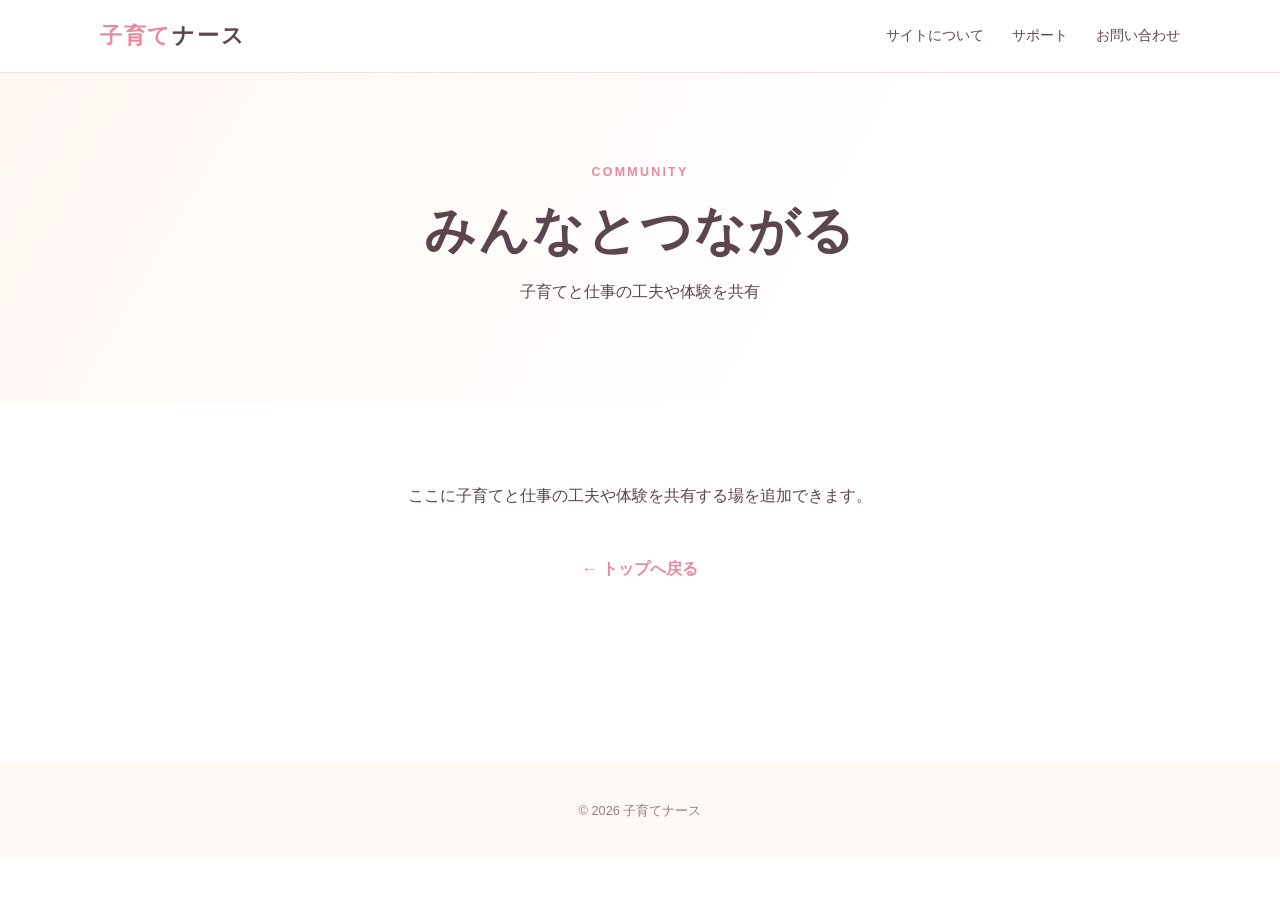
==== community.html @ 87918662 "トップページの3カードと遷移先ページを追加" ====
<!DOCTYPE html>
<html lang="ja">
<head>
  <meta charset="UTF-8"><meta name="viewport" content="width=device-width, initial-scale=1.0">
  <meta name="description" content="子育てと仕事の工夫や体験を共有するページ"><title>みんなとつながる | 子育てナース</title>
  <link rel="stylesheet" href="css/style.css">
</head>
<body>
  <header class="site-header"><div class="container header-inner"><a class="logo" href="index.html" aria-label="子育てナース ホーム">子育て<span>ナース</span></a><nav aria-label="メインナビゲーション"><a href="index.html#about">サイトについて</a><a href="index.html#support">サポート</a><a href="index.html#contact">お問い合わせ</a></nav></div></header>
  <main><section class="page-hero"><div class="container"><p class="section-label">COMMUNITY</p><h1>みんなとつながる</h1><p class="lead">子育てと仕事の工夫や体験を共有</p></div></section><section class="page-content container"><p>ここに子育てと仕事の工夫や体験を共有する場を追加できます。</p><a class="back-link" href="index.html">← トップへ戻る</a></section></main>
  <footer class="site-footer"><p>&copy; <span id="current-year">2026</span> 子育てナース</p></footer><script src="js/script.js"></script>
</body>
</html>
---- css/style.css ----
:root { --pink:#e9899b; --deep:#5b4650; --cream:#fff9f5; --line:#f1dfe1; }
* { box-sizing:border-box; }
html { scroll-behavior:smooth; }
body { margin:0; color:var(--deep); background:#fff; font-family:-apple-system,BlinkMacSystemFont,"Hiragino Kaku Gothic ProN","Yu Gothic",Meiryo,sans-serif; line-height:1.8; }
a { color:inherit; text-decoration:none; }
.container { width:min(1080px, calc(100% - 40px)); margin:auto; }
.site-header { background:#fff; border-bottom:1px solid var(--line); }
.header-inner { display:flex; align-items:center; justify-content:space-between; min-height:72px; }
.logo { color:var(--pink); font-size:1.35rem; font-weight:800; letter-spacing:.08em; }
.logo span { color:var(--deep); }
nav { display:flex; gap:28px; font-size:.9rem; }
nav a:hover { color:var(--pink); }
.hero { background:linear-gradient(120deg,#fff7f2 0%,#fff 65%); padding:110px 0 120px; }
.hero-content { text-align:center; }
.eyebrow,.section-label { color:var(--pink); font-size:.78rem; font-weight:700; letter-spacing:.18em; }
h1 { margin:12px 0 20px; font-size:clamp(2.2rem,6vw,4.2rem); line-height:1.35; letter-spacing:.04em; }
h1 span { color:var(--pink); }
.lead { max-width:620px; margin:0 auto 32px; }
.button { display:inline-block; border-radius:999px; padding:12px 30px; color:#fff; background:var(--pink); box-shadow:0 8px 18px #e9899b33; font-weight:700; transition:transform .2s, opacity .2s; }
.button:hover { opacity:.85; transform:translateY(-2px); }
.section { padding:88px 0; text-align:center; }
.section h2 { margin:4px 0 16px; font-size:clamp(1.6rem,3vw,2.3rem); }
.section-lead { max-width:680px; margin:auto; }
.section-soft { background:var(--cream); }
.cards { display:grid; grid-template-columns:repeat(3,1fr); gap:22px; margin-top:36px; }
.card { display:block; padding:32px 24px; background:#fff; border:1px solid var(--line); border-radius:18px; transition:transform .2s, box-shadow .2s, border-color .2s; }
.card:hover { transform:translateY(-3px); border-color:#e9bcc4; box-shadow:0 8px 18px #e9899b1c; }
.card:focus-visible { outline:3px solid #e9899b66; outline-offset:4px; }
.card-icon { color:var(--pink); font-size:2rem; }
.card h3 { margin:10px 0 4px; }
.card p { margin:0; font-size:.92rem; }
.contact p:not(.section-label) { margin-bottom:24px; }
.button-secondary { background:#fff; color:var(--pink); border:1px solid var(--pink); box-shadow:none; }
.site-footer { padding:24px; color:#987e85; background:var(--cream); text-align:center; font-size:.8rem; }
.page-hero { background:linear-gradient(120deg,#fff7f2 0%,#fff 65%); padding:76px 0 64px; text-align:center; }
.page-hero h1 { margin-bottom:12px; font-size:clamp(2rem,5vw,3.2rem); }
.page-content { min-height:360px; padding:64px 0 88px; text-align:center; }
.back-link { display:inline-block; margin-top:28px; color:var(--pink); font-weight:700; }
.back-link:hover { text-decoration:underline; }
@media (max-width:600px) { .container { width:min(100% - 28px,1080px); } .header-inner { min-height:62px; } nav { gap:10px; font-size:.72rem; } .hero { padding:76px 0 84px; } .cards { grid-template-columns:1fr; } .section { padding:64px 0; } }
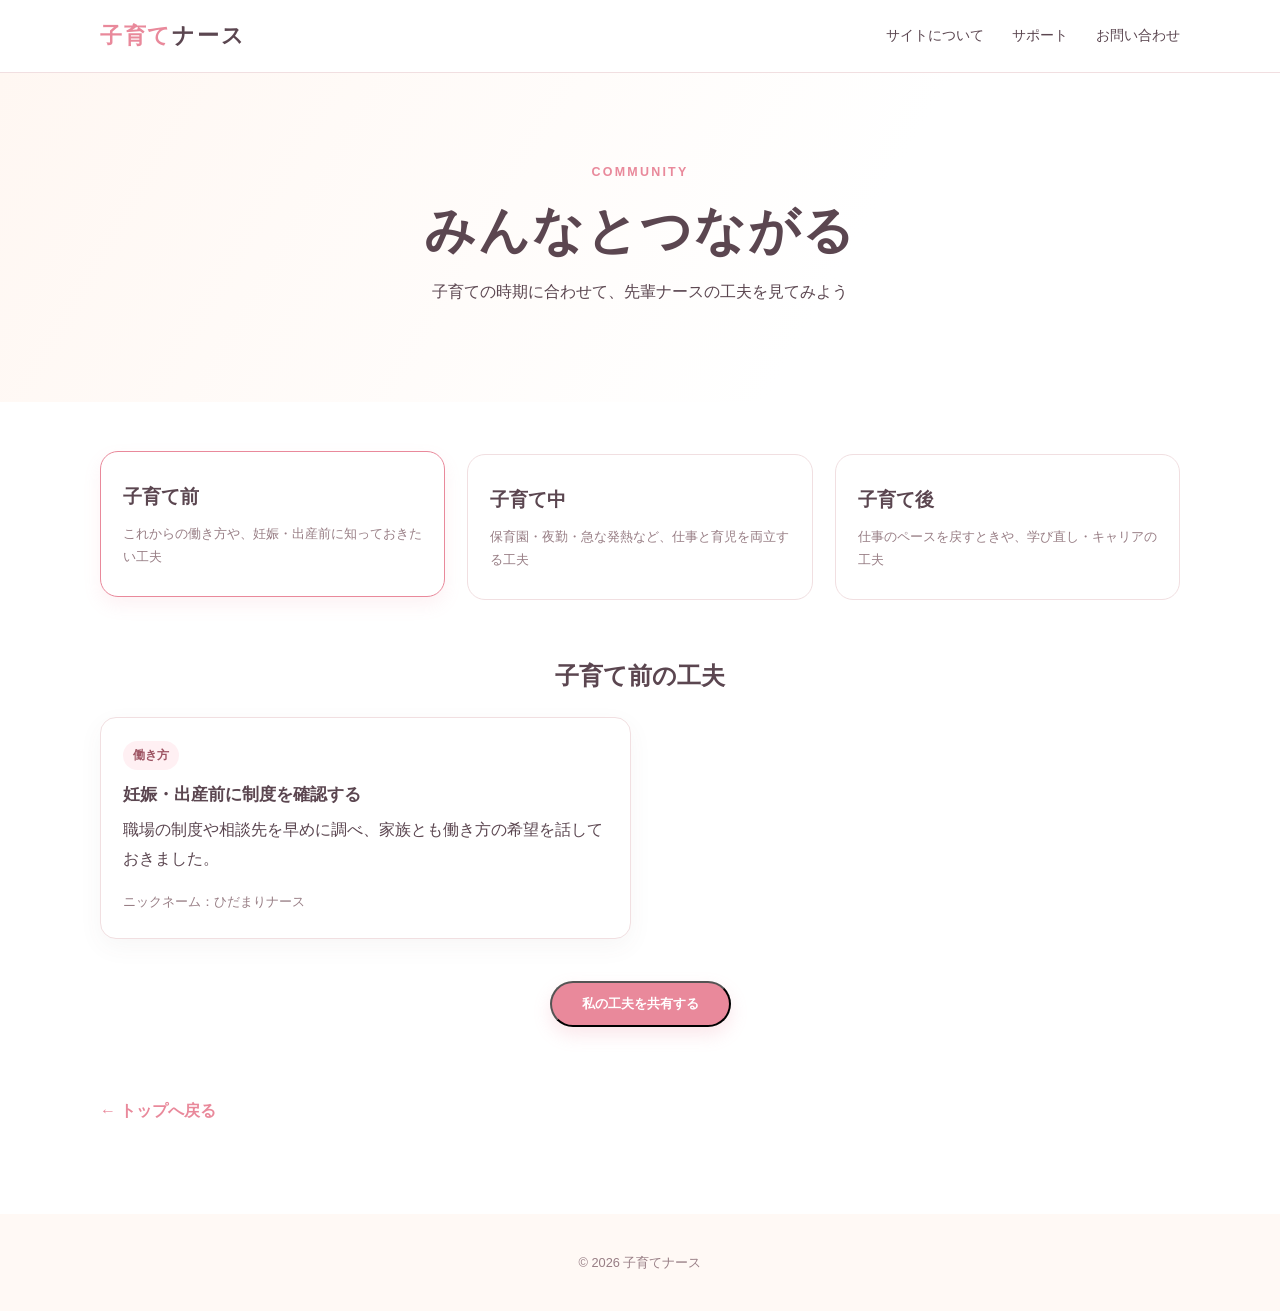
==== commit 264535d8: "トップページの6機能カードと予定機能・ヒーローコピーを更新" ====
--- a/community.html
+++ b/community.html
@@ -2,12 +2,28 @@
 <html lang="ja">
 <head>
   <meta charset="UTF-8"><meta name="viewport" content="width=device-width, initial-scale=1.0">
-  <meta name="description" content="子育てと仕事の工夫や体験を共有するページ"><title>みんなとつながる | 子育てナース</title>
+  <meta name="description" content="子育て前・子育て中・子育て後のナースの工夫や体験を知るページ"><title>みんなとつながる | 子育てナース</title>
   <link rel="stylesheet" href="css/style.css">
 </head>
 <body>
   <header class="site-header"><div class="container header-inner"><a class="logo" href="index.html" aria-label="子育てナース ホーム">子育て<span>ナース</span></a><nav aria-label="メインナビゲーション"><a href="index.html#about">サイトについて</a><a href="index.html#support">サポート</a><a href="index.html#contact">お問い合わせ</a></nav></div></header>
-  <main><section class="page-hero"><div class="container"><p class="section-label">COMMUNITY</p><h1>みんなとつながる</h1><p class="lead">子育てと仕事の工夫や体験を共有</p></div></section><section class="page-content container"><p>ここに子育てと仕事の工夫や体験を共有する場を追加できます。</p><a class="back-link" href="index.html">← トップへ戻る</a></section></main>
-  <footer class="site-footer"><p>&copy; <span id="current-year">2026</span> 子育てナース</p></footer><script src="js/script.js"></script>
+  <main>
+    <section class="page-hero"><div class="container"><p class="section-label">COMMUNITY</p><h1>みんなとつながる</h1><p class="lead">子育ての時期に合わせて、先輩ナースの工夫を見てみよう</p></div></section>
+    <section class="community-content container">
+      <div class="community-stages" aria-label="子育て段階を選択">
+        <button class="community-stage is-selected" type="button" data-stage="before" aria-pressed="true"><span>子育て前</span><small>これからの働き方や、妊娠・出産前に知っておきたい工夫</small></button>
+        <button class="community-stage" type="button" data-stage="during" aria-pressed="false"><span>子育て中</span><small>保育園・夜勤・急な発熱など、仕事と育児を両立する工夫</small></button>
+        <button class="community-stage" type="button" data-stage="after" aria-pressed="false"><span>子育て後</span><small>仕事のペースを戻すときや、学び直し・キャリアの工夫</small></button>
+      </div>
+      <section class="community-posts" aria-labelledby="community-posts-title"><h2 id="community-posts-title">子育て前の工夫</h2><div id="community-post-list" class="community-post-list"></div></section>
+      <div class="community-share"><button class="button" id="open-community-form" type="button">私の工夫を共有する</button></div>
+      <section class="community-form-panel" id="community-form-panel" hidden aria-labelledby="community-form-title">
+        <h2 id="community-form-title">工夫・体験を投稿する</h2><p class="community-notice">個人や勤務先、患者さんが特定できる情報は入力しないでください。</p>
+        <form id="community-form"><label for="post-stage">子育て段階</label><select id="post-stage" name="stage" required><option value="before">子育て前</option><option value="during">子育て中</option><option value="after">子育て後</option></select><label for="post-theme">テーマ</label><input id="post-theme" name="theme" required><label for="post-title">タイトル</label><input id="post-title" name="title" required><label for="post-content">工夫・体験</label><textarea id="post-content" name="content" rows="5" required></textarea><label for="post-nickname">ニックネーム</label><input id="post-nickname" name="nickname" required><button class="save-button" type="submit">投稿を追加する</button></form>
+      </section>
+      <a class="back-link" href="index.html">← トップへ戻る</a>
+    </section>
+  </main>
+  <footer class="site-footer"><p>&copy; <span id="current-year">2026</span> 子育てナース</p></footer><script src="js/script.js"></script><script src="js/community.js"></script>
 </body>
 </html>
--- a/css/style.css
+++ b/css/style.css
@@ -1,7 +1,7 @@
 :root { --pink:#e9899b; --deep:#5b4650; --cream:#fff9f5; --line:#f1dfe1; }
 * { box-sizing:border-box; }
 html { scroll-behavior:smooth; }
-body { margin:0; color:var(--deep); background:#fff; font-family:-apple-system,BlinkMacSystemFont,"Hiragino Kaku Gothic ProN","Yu Gothic",Meiryo,sans-serif; line-height:1.8; }
+body { margin:0; color:var(--deep); background:#fff; font-family:-apple-system,BlinkMacSystemFont,"Hiragino Kaku Gothic ProN","Yu Gothic",Meiryo,sans-serif; line-height:1.8; line-break:strict; }
 a { color:inherit; text-decoration:none; }
 .container { width:min(1080px, calc(100% - 40px)); margin:auto; }
 .site-header { background:#fff; border-bottom:1px solid var(--line); }
@@ -13,28 +13,86 @@
 .hero { background:linear-gradient(120deg,#fff7f2 0%,#fff 65%); padding:110px 0 120px; }
 .hero-content { text-align:center; }
 .eyebrow,.section-label { color:var(--pink); font-size:.78rem; font-weight:700; letter-spacing:.18em; }
-h1 { margin:12px 0 20px; font-size:clamp(2.2rem,6vw,4.2rem); line-height:1.35; letter-spacing:.04em; }
+h1 { margin:12px 0 20px; font-size:clamp(2.2rem,6vw,4.2rem); line-height:1.35; letter-spacing:.04em; text-wrap:balance; }
 h1 span { color:var(--pink); }
-.lead { max-width:620px; margin:0 auto 32px; }
+.lead { max-width:760px; margin:0 auto 32px; text-wrap:pretty; }
 .button { display:inline-block; border-radius:999px; padding:12px 30px; color:#fff; background:var(--pink); box-shadow:0 8px 18px #e9899b33; font-weight:700; transition:transform .2s, opacity .2s; }
 .button:hover { opacity:.85; transform:translateY(-2px); }
 .section { padding:88px 0; text-align:center; }
-.section h2 { margin:4px 0 16px; font-size:clamp(1.6rem,3vw,2.3rem); }
-.section-lead { max-width:680px; margin:auto; }
+.section h2 { margin:4px 0 16px; font-size:clamp(1.6rem,3vw,2.3rem); text-wrap:balance; }
+.section-lead { max-width:720px; margin:auto; text-wrap:pretty; }
 .section-soft { background:var(--cream); }
 .cards { display:grid; grid-template-columns:repeat(3,1fr); gap:22px; margin-top:36px; }
-.card { display:block; padding:32px 24px; background:#fff; border:1px solid var(--line); border-radius:18px; transition:transform .2s, box-shadow .2s, border-color .2s; }
+.card { display:flex; min-width:0; min-height:194px; flex-direction:column; align-items:flex-start; padding:28px 24px; background:#fff; border:1px solid var(--line); border-radius:18px; transition:transform .2s, box-shadow .2s, border-color .2s; }
 .card:hover { transform:translateY(-3px); border-color:#e9bcc4; box-shadow:0 8px 18px #e9899b1c; }
 .card:focus-visible { outline:3px solid #e9899b66; outline-offset:4px; }
 .card-icon { color:var(--pink); font-size:2rem; }
-.card h3 { margin:10px 0 4px; }
-.card p { margin:0; font-size:.92rem; }
+.card h3 { margin:10px 0 6px; line-height:1.45; }
+.card p { margin:0; font-size:.92rem; line-height:1.7; text-wrap:pretty; }
 .contact p:not(.section-label) { margin-bottom:24px; }
 .button-secondary { background:#fff; color:var(--pink); border:1px solid var(--pink); box-shadow:none; }
 .site-footer { padding:24px; color:#987e85; background:var(--cream); text-align:center; font-size:.8rem; }
 .page-hero { background:linear-gradient(120deg,#fff7f2 0%,#fff 65%); padding:76px 0 64px; text-align:center; }
 .page-hero h1 { margin-bottom:12px; font-size:clamp(2rem,5vw,3.2rem); }
+.page-hero-lead { margin:0; }
+.news-updated { margin:14px 0 0; color:#987e85; font-size:.84rem; }
 .page-content { min-height:360px; padding:64px 0 88px; text-align:center; }
+.news-content { text-align:left; }
+.news-categories { display:flex; flex-wrap:wrap; justify-content:center; gap:10px; margin-bottom:34px; }
+.news-category-button { min-height:48px; padding:9px 16px; border:1px solid #e8c3ca; border-radius:999px; color:var(--deep); background:#fff; font:inherit; font-weight:700; cursor:pointer; }
+.news-category-button:hover,.news-category-button:focus-visible,.news-category-button[aria-pressed="true"] { color:#fff; border-color:var(--pink); background:var(--pink); outline:none; }
+.news-results { display:grid; grid-template-columns:repeat(3,minmax(0,1fr)); gap:20px; }
+.news-card { display:flex; min-width:0; flex-direction:column; padding:24px; border:1px solid var(--line); border-radius:16px; background:#fff; box-shadow:0 8px 24px #5b46500d; }
+.news-card h2 { margin:0 0 10px; font-size:1.15rem; line-height:1.5; overflow-wrap:anywhere; }
+.news-meta { margin:0 0 12px; color:#987e85; font-size:.82rem; }
+.news-card .article-description { margin-bottom:18px; }
+.news-button { align-self:flex-start; min-height:48px; padding:10px 18px; font-size:.9rem; }
 .back-link { display:inline-block; margin-top:28px; color:var(--pink); font-weight:700; }
+.schedule-content { padding:38px 0 88px; text-align:left; }
+.schedule-year-nav { display:flex; align-items:center; justify-content:center; gap:clamp(14px,5vw,60px); margin-bottom:12px; }.schedule-year-nav strong { font-size:1.5rem; }.schedule-year-nav button,.current-year-button,.schedule-view-tabs button,.schedule-item-actions button,.schedule-cancel { min-height:48px; padding:9px 14px; border:1px solid var(--line); border-radius:999px; color:var(--deep); background:#fff; font:inherit; cursor:pointer; }.schedule-year-nav button:hover,.current-year-button:hover,.schedule-view-tabs button:hover,.schedule-view-tabs button[aria-selected="true"],.schedule-item-actions button:hover { color:#fff; border-color:var(--pink); background:var(--pink); }.current-year-button { display:block; margin:0 auto 22px; color:var(--pink); border-color:var(--pink); }.schedule-view-tabs { display:flex; justify-content:center; gap:8px; margin-bottom:12px; }.schedule-view-tabs button { min-width:86px; font-weight:700; }.schedule-period { margin:0 0 18px; color:#987e85; text-align:center; font-weight:700; }.schedule-months { display:grid; grid-template-columns:repeat(3,minmax(0,1fr)); gap:18px; }.schedule-month { min-width:0; padding:16px; border:1px solid var(--line); border-radius:16px; background:#fff; box-shadow:0 8px 24px #5b46500d; }.schedule-month h2 { margin:0 0 10px; color:var(--pink); font-size:1.15rem; text-align:center; }.schedule-weekdays,.schedule-days { display:grid; grid-template-columns:repeat(7,minmax(0,1fr)); gap:3px; text-align:center; }.schedule-weekdays { color:#987e85; font-size:.75rem; font-weight:700; }.schedule-weekdays span:first-child { color:#d27b8a; }.schedule-weekdays span:last-child { color:#778aa0; }.schedule-day { position:relative; min-width:0; min-height:40px; padding:4px 2px 10px; border:1px solid transparent; border-radius:8px; color:var(--deep); background:#fff; font:inherit; cursor:pointer; }.schedule-day:hover,.schedule-day:focus-visible { border-color:var(--pink); background:#fff7f2; outline:none; }.schedule-day.is-today { border:2px solid var(--pink); background:#fff0f3; font-weight:800; }.schedule-day.has-schedule::after { position:absolute; right:50%; bottom:3px; width:5px; height:5px; border-radius:50%; background:var(--pink); content:""; transform:translateX(50%); }.schedule-editor { max-width:700px; margin:30px auto 0; padding:24px; border:1px solid var(--line); border-radius:18px; background:var(--cream); }.schedule-editor h2 { margin:0 0 18px; font-size:1.3rem; text-align:center; }.schedule-editor label { display:block; margin-top:12px; font-weight:700; }.schedule-editor input,.schedule-editor select,.schedule-editor textarea { width:100%; min-width:0; margin-top:6px; padding:10px 12px; border:1px solid #e8cfd3; border-radius:10px; color:var(--deep); background:#fff; font:inherit; }.schedule-editor input:focus,.schedule-editor select:focus,.schedule-editor textarea:focus { outline:3px solid #e9899b44; border-color:var(--pink); }.schedule-time-fields { display:grid; grid-template-columns:1fr 1fr; gap:14px; }.schedule-save { width:100%; min-height:48px; margin-top:16px; border:0; border-radius:999px; color:#fff; background:var(--deep); font:inherit; font-weight:700; cursor:pointer; }.schedule-cancel { display:block; margin:10px auto 0; }.schedule-list { margin-top:28px; }.schedule-list h3 { margin:0 0 12px; }.schedule-empty { color:#987e85; }.schedule-item { display:flex; align-items:center; justify-content:space-between; gap:14px; padding:14px; border-top:1px solid var(--line); }.schedule-item strong { display:block; }.schedule-item p { margin:4px 0 0; font-size:.9rem; }.schedule-category { display:inline-block; margin-right:8px; padding:2px 8px; border-radius:999px; color:#9d5362; background:#fff0f3; font-size:.75rem; font-weight:700; }.schedule-item-actions { display:flex; gap:6px; flex-shrink:0; }.schedule-item-actions button { min-height:40px; padding:5px 10px; font-size:.85rem; }
 .back-link:hover { text-decoration:underline; }
-@media (max-width:600px) { .container { width:min(100% - 28px,1080px); } .header-inner { min-height:62px; } nav { gap:10px; font-size:.72rem; } .hero { padding:76px 0 84px; } .cards { grid-template-columns:1fr; } .section { padding:64px 0; } }
+.learning-content { text-align:left; }
+.learning-search { max-width:820px; margin:0 auto 42px; padding:26px; background:var(--cream); border:1px solid var(--line); border-radius:18px; }
+.learning-search label { display:block; margin-bottom:10px; font-weight:700; }
+.recommended-learning { margin-bottom:24px; padding-bottom:20px; border-bottom:1px solid var(--line); }.recommended-learning h2 { margin:0; font-size:1.1rem; }.recommended-message { margin:8px 0 0; color:#987e85; font-size:.88rem; }
+.search-controls { display:flex; gap:12px; }
+#article-search { min-width:0; flex:1; height:50px; padding:10px 16px; border:1px solid #e8cfd3; border-radius:10px; color:var(--deep); background:#fff; font:inherit; }
+#article-search:focus { outline:3px solid #e9899b44; border-color:var(--pink); }
+.search-button { border:0; cursor:pointer; white-space:nowrap; }
+.popular-keywords { margin-top:20px; color:#987e85; font-size:.85rem; }
+.keyword-list { display:flex; flex-wrap:wrap; gap:8px; margin-top:8px; }
+.keyword-list button { padding:7px 13px; border:1px solid #e8c3ca; border-radius:999px; color:var(--deep); background:#fff; font:inherit; cursor:pointer; }
+.keyword-list button:hover,.keyword-list button:focus-visible { color:var(--pink); border-color:var(--pink); outline:none; }
+.personal-keywords { margin-top:24px; padding-top:20px; border-top:1px solid var(--line); }.personal-keywords-heading { display:flex; align-items:center; justify-content:space-between; gap:12px; }.personal-keywords h2 { margin:0; font-size:.95rem; color:var(--deep); }.add-keyword-button { min-height:40px; padding:7px 12px; border:1px solid var(--pink); border-radius:999px; color:var(--pink); background:#fff; font:inherit; font-size:.85rem; cursor:pointer; }.add-keyword-button:hover,.add-keyword-button:focus-visible { background:#fff0f3; outline:none; }.keyword-form { margin-top:14px; padding:14px; border-radius:12px; background:#fff7f2; }.keyword-form label { display:block; margin-bottom:6px; font-size:.85rem; font-weight:700; }.keyword-form-controls { display:flex; gap:8px; }.keyword-form input { min-width:0; flex:1; padding:9px 12px; border:1px solid #e8cfd3; border-radius:10px; font:inherit; }.keyword-form-message { min-height:1.4em; margin:6px 0 0; color:#9d5362; font-size:.8rem; }.custom-keyword-item { display:inline-flex; align-items:center; gap:4px; padding:2px 4px 2px 0; border:1px solid #e8c3ca; border-radius:999px; background:#fff; }.custom-keyword-item > button:first-child { border:0; }.custom-keyword-item .remove-keyword-button { min-height:28px; padding:3px 7px; color:#987e85; border:0; border-left:1px solid #e8c3ca; border-radius:0 999px 999px 0; background:transparent; font-size:.72rem; }.custom-keyword-item .remove-keyword-button:hover,.custom-keyword-item .remove-keyword-button:focus-visible { color:#9d5362; background:#fff0f3; }.custom-keywords-empty { margin:8px 0 0; color:#987e85; font-size:.85rem; }
+.article-results { display:grid; grid-template-columns:repeat(3,minmax(0,1fr)); gap:20px; }
+.article-card { display:flex; flex-direction:column; min-width:0; padding:24px; background:#fff; border:1px solid var(--line); border-radius:16px; box-shadow:0 8px 24px #5b46500d; }
+.article-card h2 { margin:0 0 10px; font-size:1.15rem; line-height:1.5; }
+.article-category { display:inline-block; align-self:flex-start; margin-bottom:12px; padding:3px 10px; border-radius:999px; color:#9d5362; background:#fff0f3; font-size:.78rem; font-weight:700; }
+.article-description { margin:0 0 14px; font-size:.9rem; }
+.article-source { margin:auto 0 16px; color:#987e85; font-size:.8rem; }
+.article-card .button { align-self:flex-start; padding:9px 18px; font-size:.9rem; }
+.search-empty { grid-column:1 / -1; margin:0; padding:30px 16px; color:#987e85; text-align:center; background:#fff9f5; border-radius:14px; }
+.record-area { padding:42px 0 88px; }
+.calendar-card,.entry-panel { max-width:620px; margin:0 auto 28px; padding:24px; background:#fff; border:1px solid var(--line); border-radius:18px; box-shadow:0 8px 24px #5b46500d; }
+.calendar-heading { display:flex; align-items:center; justify-content:space-between; gap:12px; margin-bottom:16px; }
+.calendar-heading h2,.entry-panel h2 { margin:0; font-size:1.35rem; text-align:center; }
+.month-button { width:48px; height:48px; border:1px solid var(--line); border-radius:50%; color:var(--deep); background:#fff9f5; font-size:1.1rem; cursor:pointer; }
+.month-button:hover,.month-button:focus-visible { color:var(--pink); border-color:var(--pink); }
+.calendar-weekdays,.calendar-grid { display:grid; grid-template-columns:repeat(7,1fr); gap:5px; text-align:center; }
+.calendar-weekdays { margin-bottom:5px; color:#987e85; font-size:.82rem; font-weight:700; }
+.calendar-weekdays span:first-child { color:#d27b8a; }.calendar-weekdays span:last-child { color:#778aa0; }
+.calendar-day { position:relative; min-width:0; min-height:58px; padding:7px 3px 12px; border:1px solid transparent; border-radius:12px; color:var(--deep); background:#fff; font:inherit; cursor:pointer; }
+.calendar-day:hover,.calendar-day:focus-visible { border-color:var(--pink); background:#fff7f2; outline:none; }.calendar-day.is-today { border:2px solid var(--pink); background:#fff0f3; font-weight:800; }.calendar-day.has-record { font-weight:700; }
+.calendar-day .record-dot { position:absolute; bottom:6px; left:50%; transform:translateX(-50%); width:7px; height:7px; border-radius:50%; background:var(--pink); }
+.calendar-note { margin:14px 0 0; color:#987e85; font-size:.8rem; text-align:right; }.record-dot { display:inline-block; width:8px; height:8px; border-radius:50%; background:var(--pink); }
+.entry-panel[hidden] { display:none; }.entry-hint { margin:6px 0 16px; font-size:.9rem; }.voice-actions { display:flex; gap:10px; margin-bottom:8px; }.voice-button,.stop-button,.save-button { min-height:48px; border:0; border-radius:999px; padding:10px 20px; font:inherit; font-weight:700; cursor:pointer; }.voice-button { flex:1; color:#fff; background:var(--pink); font-size:1rem; box-shadow:0 6px 14px #e9899b33; }.stop-button { min-width:76px; color:var(--deep); background:#f8eeee; }.voice-button:disabled,.stop-button:disabled { cursor:not-allowed; opacity:.5; }.voice-status { min-height:1.8em; margin:4px 0 8px; color:#987e85; font-size:.88rem; }#record-text { display:block; width:100%; min-height:150px; resize:vertical; padding:14px; border:1px solid var(--line); border-radius:12px; color:var(--deep); background:#fffdfc; font:inherit; line-height:1.7; }#record-text:focus { outline:3px solid #e9899b44; border-color:var(--pink); }.save-button { width:100%; margin-top:14px; color:#fff; background:var(--deep); }.save-button:hover { opacity:.9; }.visually-hidden { position:absolute; width:1px; height:1px; padding:0; margin:-1px; overflow:hidden; clip:rect(0,0,0,0); white-space:nowrap; border:0; }
+@media (max-width:600px) { .container { width:min(100% - 28px,1080px); } .header-inner { min-height:62px; } nav { gap:10px; font-size:.72rem; } .hero { padding:76px 0 84px; } .hero .lead { max-width:340px; } .cards { grid-template-columns:1fr; gap:16px; } .card { min-height:0; padding:24px 20px; } .section { padding:64px 0; } .section-lead { max-width:340px; } }
+@media (max-width:600px) { .schedule-content { padding-top:28px; }.schedule-year-nav { gap:8px; }.schedule-year-nav strong { font-size:1.2rem; }.schedule-year-nav button { padding-inline:8px; font-size:.82rem; }.schedule-months,.schedule-months.is-year { grid-template-columns:repeat(2,minmax(0,1fr)); gap:10px; }.schedule-month { padding:10px 5px; }.schedule-day { min-height:38px; font-size:.88rem; }.schedule-editor { padding:18px 14px; }.schedule-time-fields { grid-template-columns:1fr; gap:0; }.schedule-item { align-items:flex-start; flex-direction:column; }.schedule-item-actions { width:100%; }.schedule-item-actions button { flex:1; } }
+@media (max-width:600px) { .record-area { padding-top:28px; }.calendar-card,.entry-panel { padding:16px 12px; border-radius:14px; }.calendar-weekdays,.calendar-grid { gap:3px; }.calendar-day { min-height:52px; padding-top:6px; }.voice-actions { gap:8px; }.voice-button { padding-inline:10px; } }
+@media (max-width:600px) { .learning-content { padding-top:36px; }.learning-search { padding:18px 14px; }.search-controls { flex-direction:column; }.search-button { width:100%; }.article-results { grid-template-columns:1fr; gap:14px; }.article-card { padding:20px; } }
+@media (max-width:600px) { .personal-keywords-heading { align-items:flex-start; flex-direction:column; }.add-keyword-button { width:100%; }.keyword-form-controls { flex-direction:column; }.keyword-form-controls .button { width:100%; text-align:center; } }
+@media (max-width:600px) { .news-content { padding-top:36px; }.news-categories { justify-content:flex-start; gap:8px; margin-bottom:26px; }.news-category-button { flex:1 1 auto; padding-inline:12px; }.news-results { grid-template-columns:1fr; gap:14px; }.news-card { padding:20px; }.news-button { width:100%; text-align:center; } }
+.community-content { padding:52px 0 88px; }.community-stages { display:grid; grid-template-columns:repeat(3,minmax(0,1fr)); gap:22px; }.community-stage { min-width:0; padding:28px 22px; border:1px solid var(--line); border-radius:18px; color:var(--deep); background:#fff; font:inherit; text-align:left; cursor:pointer; transition:transform .2s,box-shadow .2s,border-color .2s; }.community-stage:hover,.community-stage.is-selected { border-color:var(--pink); box-shadow:0 8px 18px #e9899b1c; transform:translateY(-3px); }.community-stage:focus-visible { outline:3px solid #e9899b66; outline-offset:4px; }.community-stage span { display:block; margin-bottom:8px; font-size:1.2rem; font-weight:700; }.community-stage small { display:block; color:#987e85; line-height:1.7; }.community-posts { margin-top:54px; }.community-posts h2,.community-form-panel h2 { margin:0 0 20px; text-align:center; font-size:1.5rem; }.community-post-list { display:grid; grid-template-columns:repeat(2,minmax(0,1fr)); gap:18px; }.community-post-card { min-width:0; padding:22px; border:1px solid var(--line); border-radius:16px; background:#fff; box-shadow:0 8px 24px #5b46500d; }.community-post-card h3 { margin:0 0 8px; font-size:1.08rem; line-height:1.5; }.community-post-card p { margin:0 0 14px; }.community-post-card small { color:#987e85; }.community-share { margin:42px 0; text-align:center; }.community-form-panel { max-width:680px; margin:0 auto 38px; padding:28px; border:1px solid var(--line); border-radius:18px; background:var(--cream); text-align:left; }.community-form-panel[hidden] { display:none; }.community-notice { margin:0 0 22px; color:#9d5362; font-weight:700; }.community-form-panel label { display:block; margin-top:14px; font-weight:700; }.community-form-panel input,.community-form-panel select,.community-form-panel textarea { width:100%; min-width:0; margin-top:6px; padding:10px 12px; border:1px solid #e8cfd3; border-radius:10px; color:var(--deep); background:#fff; font:inherit; }.community-form-panel textarea { resize:vertical; }
+@media (max-width:600px) { .community-content { padding-top:32px; }.community-stages,.community-post-list { grid-template-columns:1fr; gap:14px; }.community-stage { padding:22px 18px; }.community-posts { margin-top:38px; }.community-form-panel { padding:20px 16px; } }
+.career-content { padding:42px 0 88px; text-align:left; }.career-notice { max-width:760px; margin:0 auto 24px; padding:14px 18px; border-radius:12px; color:#9d5362; background:#fff0f3; font-size:.9rem; }.career-form-panel { max-width:760px; margin:0 auto 20px; padding:24px; border:1px solid var(--line); border-radius:18px; background:var(--cream); }.career-form-panel h2,.career-summary h2 { margin:0 0 16px; font-size:1.25rem; }.career-form-panel label { display:block; margin-top:12px; font-weight:700; }.career-form-panel input,.career-form-panel select,.career-form-panel textarea { width:100%; min-width:0; margin-top:6px; padding:11px 12px; border:1px solid #e8cfd3; border-radius:10px; color:var(--deep); background:#fff; font:inherit; }.career-form-panel textarea { resize:vertical; }.career-form-panel input:focus,.career-form-panel select:focus,.career-form-panel textarea:focus { outline:3px solid #e9899b44; border-color:var(--pink); }.career-section-heading { display:flex; align-items:center; justify-content:space-between; gap:14px; }.career-section-heading h2 { margin:0; }.add-button,.remove-button { min-height:48px; border:1px solid var(--pink); border-radius:999px; padding:8px 16px; color:var(--pink); background:#fff; font:inherit; font-weight:700; cursor:pointer; }.add-button:hover,.remove-button:hover { background:#fff0f3; }.career-repeat-item { margin-top:16px; padding:16px; border:1px solid var(--line); border-radius:14px; background:#fff; }.remove-button { margin-top:12px; min-height:42px; border-color:#d8b5bb; color:#987e85; font-size:.85rem; }.career-save { display:block; max-width:760px; margin:28px auto 0; }.career-status { min-height:1.8em; margin:12px 0; color:#9d5362; text-align:center; font-weight:700; }.career-summary { max-width:760px; margin:48px auto 0; }.career-summary h2 { text-align:center; }.career-summary-grid { display:grid; grid-template-columns:repeat(2,minmax(0,1fr)); gap:16px; }.career-summary-card { min-width:0; padding:20px; border:1px solid var(--line); border-radius:16px; background:#fff; box-shadow:0 8px 24px #5b46500d; }.career-summary-card h3 { margin:0 0 8px; font-size:1rem; }.career-summary-card p { margin:0; overflow-wrap:anywhere; font-size:.92rem; }
+@media (max-width:600px) { .career-content { padding-top:28px; }.career-form-panel { padding:18px 14px; }.career-section-heading { align-items:flex-start; flex-direction:column; }.add-button { width:100%; }.career-summary-grid { grid-template-columns:1fr; } }
